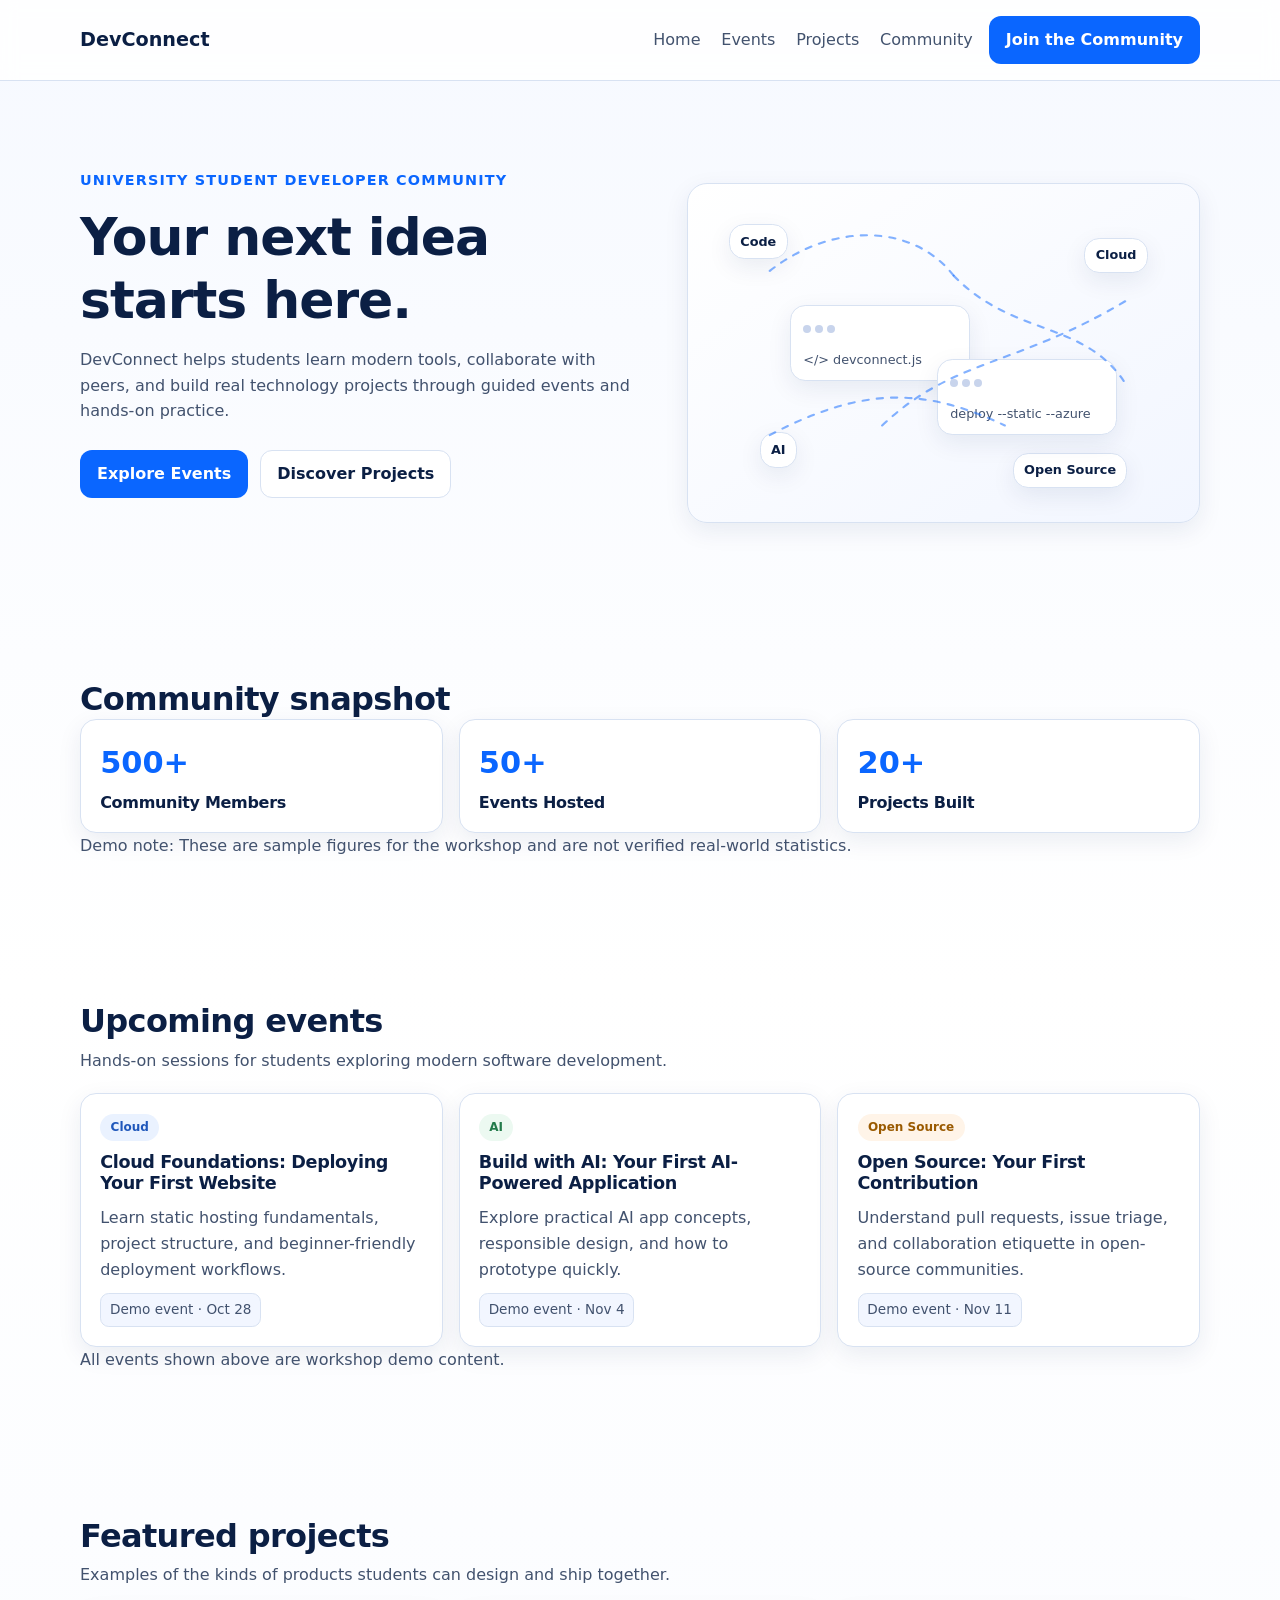
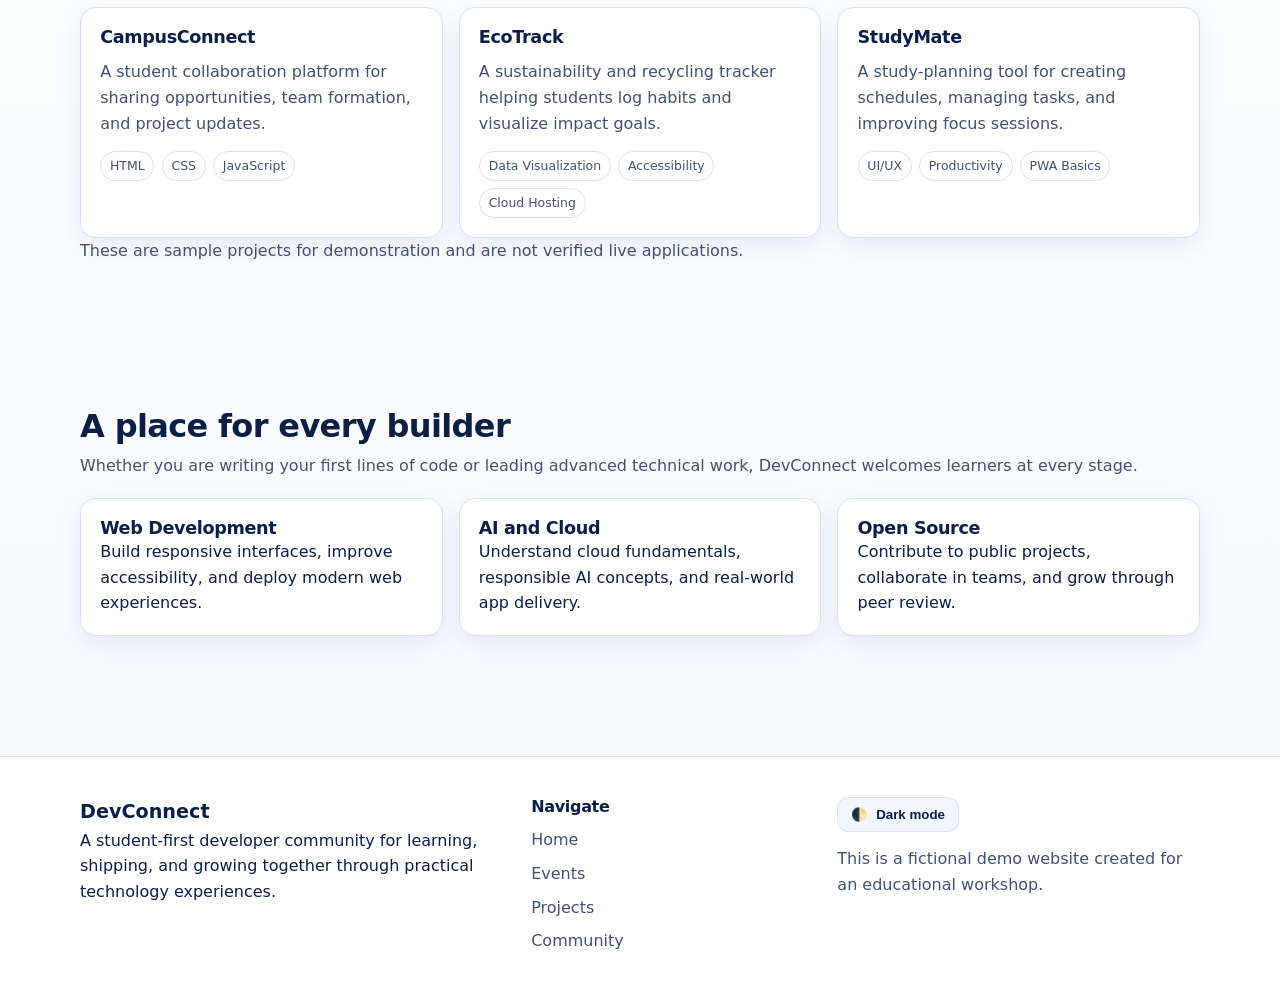
==== index.html @ 2d4c27e3 "first commit" ====
<!DOCTYPE html>
<html lang="en" data-theme="light">
<head>
  <meta charset="UTF-8" />
  <meta name="viewport" content="width=device-width, initial-scale=1.0" />
  <meta name="description" content="DevConnect helps university students discover events, build projects, and grow together in tech." />
  <title>DevConnect | Student Developer Community</title>
  <link rel="stylesheet" href="style.css" />
</head>
<body>
  <a class="skip-link" href="#main-content">Skip to main content</a>

  <header class="site-header" id="home">
    <nav class="nav container" aria-label="Main navigation">
      <a class="wordmark" href="#home" aria-label="DevConnect home">DevConnect</a>

      <button
        class="nav-toggle"
        type="button"
        aria-expanded="false"
        aria-controls="primary-menu"
        aria-label="Open navigation menu"
      >
        <span class="nav-toggle-bar" aria-hidden="true"></span>
        <span class="nav-toggle-bar" aria-hidden="true"></span>
        <span class="nav-toggle-bar" aria-hidden="true"></span>
      </button>

      <div class="nav-menu" id="primary-menu">
        <ul class="nav-links">
          <li><a href="#home">Home</a></li>
          <li><a href="#events">Events</a></li>
          <li><a href="#projects">Projects</a></li>
          <li><a href="#community">Community</a></li>
        </ul>
        <a class="btn btn-primary nav-cta" href="#events">Join the Community</a>
      </div>
    </nav>
  </header>

  <main id="main-content">
    <section class="hero section" aria-labelledby="hero-title">
      <div class="container hero-grid">
        <div class="hero-copy">
          <p class="eyebrow">University Student Developer Community</p>
          <h1 id="hero-title">Your next idea starts here.</h1>
          <p class="hero-text">
            DevConnect helps students learn modern tools, collaborate with peers, and build real technology projects through guided events and hands-on practice.
          </p>
          <div class="hero-actions">
            <a class="btn btn-primary" id="main-cta" href="#events">Explore Events</a>
            <a class="btn btn-secondary" href="#projects">Discover Projects</a>
          </div>
          <p class="welcome-message" id="welcome-message" role="status" aria-live="polite"></p>
        </div>

        <div class="hero-illustration" aria-hidden="true">
          <div class="node node-a">Code</div>
          <div class="node node-b">Cloud</div>
          <div class="node node-c">AI</div>
          <div class="node node-d">Open Source</div>
          <div class="window window-a">
            <span></span><span></span><span></span>
            <p>&lt;/&gt; devconnect.js</p>
          </div>
          <div class="window window-b">
            <span></span><span></span><span></span>
            <p>deploy --static --azure</p>
          </div>
          <svg class="connector" viewBox="0 0 500 350" preserveAspectRatio="none">
            <path d="M80 90 C140 40, 220 40, 260 95" />
            <path d="M260 95 C320 160, 390 140, 430 210" />
            <path d="M80 260 C170 210, 230 210, 310 250" />
            <path d="M190 250 C260 180, 320 190, 430 120" />
          </svg>
        </div>
      </div>
    </section>

    <section class="stats section" aria-labelledby="stats-title">
      <div class="container">
        <h2 id="stats-title">Community snapshot</h2>
        <div class="stats-grid">
          <article class="stat-card">
            <p class="stat-number">500+</p>
            <h3>Community Members</h3>
          </article>
          <article class="stat-card">
            <p class="stat-number">50+</p>
            <h3>Events Hosted</h3>
          </article>
          <article class="stat-card">
            <p class="stat-number">20+</p>
            <h3>Projects Built</h3>
          </article>
        </div>
        <p class="section-note">
          Demo note: These are sample figures for the workshop and are not verified real-world statistics.
        </p>
      </div>
    </section>

    <section class="events section" id="events" aria-labelledby="events-title">
      <div class="container">
        <div class="section-head">
          <h2 id="events-title">Upcoming events</h2>
          <p>Hands-on sessions for students exploring modern software development.</p>
        </div>

        <div class="card-grid">
          <article class="card event-card">
            <span class="tag tag-cloud">Cloud</span>
            <h3>Cloud Foundations: Deploying Your First Website</h3>
            <p>Learn static hosting fundamentals, project structure, and beginner-friendly deployment workflows.</p>
            <p class="status-label">Demo event · Oct 28</p>
          </article>

          <article class="card event-card">
            <span class="tag tag-ai">AI</span>
            <h3>Build with AI: Your First AI-Powered Application</h3>
            <p>Explore practical AI app concepts, responsible design, and how to prototype quickly.</p>
            <p class="status-label">Demo event · Nov 4</p>
          </article>

          <article class="card event-card">
            <span class="tag tag-oss">Open Source</span>
            <h3>Open Source: Your First Contribution</h3>
            <p>Understand pull requests, issue triage, and collaboration etiquette in open-source communities.</p>
            <p class="status-label">Demo event · Nov 11</p>
          </article>
        </div>

        <p class="section-note">All events shown above are workshop demo content.</p>
      </div>
    </section>

    <section class="projects section" id="projects" aria-labelledby="projects-title">
      <div class="container">
        <div class="section-head">
          <h2 id="projects-title">Featured projects</h2>
          <p>Examples of the kinds of products students can design and ship together.</p>
        </div>

        <div class="card-grid">
          <article class="card project-card">
            <h3>CampusConnect</h3>
            <p>A student collaboration platform for sharing opportunities, team formation, and project updates.</p>
            <ul class="tech-tags" aria-label="CampusConnect technology tags">
              <li>HTML</li>
              <li>CSS</li>
              <li>JavaScript</li>
            </ul>
          </article>

          <article class="card project-card">
            <h3>EcoTrack</h3>
            <p>A sustainability and recycling tracker helping students log habits and visualize impact goals.</p>
            <ul class="tech-tags" aria-label="EcoTrack technology tags">
              <li>Data Visualization</li>
              <li>Accessibility</li>
              <li>Cloud Hosting</li>
            </ul>
          </article>

          <article class="card project-card">
            <h3>StudyMate</h3>
            <p>A study-planning tool for creating schedules, managing tasks, and improving focus sessions.</p>
            <ul class="tech-tags" aria-label="StudyMate technology tags">
              <li>UI/UX</li>
              <li>Productivity</li>
              <li>PWA Basics</li>
            </ul>
          </article>
        </div>

        <p class="section-note">These are sample projects for demonstration and are not verified live applications.</p>
      </div>
    </section>

    <section class="community section" id="community" aria-labelledby="community-title">
      <div class="container">
        <div class="section-head">
          <h2 id="community-title">A place for every builder</h2>
          <p>
            Whether you are writing your first lines of code or leading advanced technical work, DevConnect welcomes learners at every stage.
          </p>
        </div>

        <div class="tracks-grid">
          <article class="track-card">
            <h3>Web Development</h3>
            <p>Build responsive interfaces, improve accessibility, and deploy modern web experiences.</p>
          </article>
          <article class="track-card">
            <h3>AI and Cloud</h3>
            <p>Understand cloud fundamentals, responsible AI concepts, and real-world app delivery.</p>
          </article>
          <article class="track-card">
            <h3>Open Source</h3>
            <p>Contribute to public projects, collaborate in teams, and grow through peer review.</p>
          </article>
        </div>
      </div>
    </section>
  </main>

  <footer class="site-footer">
    <div class="container footer-grid">
      <div>
        <p class="wordmark footer-wordmark">DevConnect</p>
        <p>
          A student-first developer community for learning, shipping, and growing together through practical technology experiences.
        </p>
      </div>

      <nav aria-label="Footer navigation">
        <h2 class="footer-title">Navigate</h2>
        <ul class="footer-links">
          <li><a href="#home">Home</a></li>
          <li><a href="#events">Events</a></li>
          <li><a href="#projects">Projects</a></li>
          <li><a href="#community">Community</a></li>
        </ul>
      </nav>

      <div class="footer-meta">
        <button class="theme-toggle" id="theme-toggle" type="button" aria-label="Switch to dark theme">
          <span aria-hidden="true">🌓</span>
          <span id="theme-toggle-text">Dark mode</span>
        </button>
        <p class="demo-note">This is a fictional demo website created for an educational workshop.</p>
      </div>
    </div>
  </footer>

  <noscript>
    <p class="noscript-note">JavaScript is disabled. Navigation and links still work, but mobile menu toggle and theme switching require JavaScript.</p>
  </noscript>

  <script src="script.js"></script>
</body>
</html>
---- style.css ----
/*
  DevConnect styles
  - Vanilla CSS only
  - Mobile-first and accessible
*/

:root {
  color-scheme: light;
  --bg: #f6f9ff;
  --surface: #ffffff;
  --surface-soft: #f2f6ff;
  --text: #0b1f44;
  --text-muted: #42526e;
  --primary: #0a66ff;
  --primary-hover: #0054d1;
  --border: #d8e2f2;
  --shadow: 0 8px 24px rgba(13, 40, 92, 0.08);
  --focus: #1a73ff;
}

html[data-theme="dark"] {
  color-scheme: dark;
  --bg: #0b1221;
  --surface: #121b2d;
  --surface-soft: #18253d;
  --text: #e9f0ff;
  --text-muted: #adbbd8;
  --primary: #4c8dff;
  --primary-hover: #76a7ff;
  --border: #2a3b5b;
  --shadow: 0 12px 28px rgba(0, 0, 0, 0.32);
  --focus: #7eb0ff;
}

* {
  box-sizing: border-box;
}

body {
  margin: 0;
  font-family: "Segoe UI", Inter, Roboto, system-ui, -apple-system, sans-serif;
  background: linear-gradient(180deg, var(--bg), #ffffff 38%, var(--bg));
  color: var(--text);
  line-height: 1.6;
}

html[data-theme="dark"] body {
  background: linear-gradient(180deg, #0b1221, #0c1324 45%, #0b1221);
}

img,
svg {
  max-width: 100%;
}

a {
  color: inherit;
}

.container {
  width: min(1120px, 92%);
  margin-inline: auto;
}

.section {
  padding: 4.5rem 0;
}

h1,
h2,
h3 {
  line-height: 1.2;
  letter-spacing: -0.02em;
}

p {
  margin: 0;
}

.skip-link {
  position: absolute;
  left: 1rem;
  top: -999px;
  background: var(--primary);
  color: #fff;
  padding: 0.65rem 0.9rem;
  border-radius: 0.5rem;
  z-index: 1000;
}

.skip-link:focus-visible {
  top: 1rem;
}

:focus-visible {
  outline: 3px solid var(--focus);
  outline-offset: 2px;
}

.site-header {
  position: sticky;
  top: 0;
  z-index: 50;
  background: color-mix(in srgb, var(--surface) 86%, transparent);
  backdrop-filter: blur(8px);
  border-bottom: 1px solid var(--border);
}

.nav {
  display: flex;
  align-items: center;
  justify-content: space-between;
  gap: 1rem;
  min-height: 4.5rem;
}

.wordmark {
  font-size: 1.2rem;
  font-weight: 700;
  text-decoration: none;
  color: var(--text);
}

.nav-toggle {
  border: 1px solid var(--border);
  background: var(--surface);
  border-radius: 0.7rem;
  padding: 0.5rem;
  display: inline-flex;
  flex-direction: column;
  gap: 4px;
  cursor: pointer;
}

.nav-toggle-bar {
  width: 20px;
  height: 2px;
  background: var(--text);
  border-radius: 2px;
}

.nav-menu {
  width: 100%;
  display: flex;
  flex-direction: column;
  gap: 1rem;
  padding: 0.5rem 0 1rem;
}

.nav-links {
  list-style: none;
  display: flex;
  flex-direction: column;
  gap: 0.75rem;
  margin: 0;
  padding: 0;
}

.nav-links a {
  text-decoration: none;
  color: var(--text-muted);
  font-weight: 500;
}

.nav-links a:hover {
  color: var(--text);
}

.btn {
  display: inline-flex;
  align-items: center;
  justify-content: center;
  gap: 0.4rem;
  border-radius: 0.75rem;
  border: 1px solid transparent;
  padding: 0.65rem 1rem;
  font-weight: 600;
  text-decoration: none;
  cursor: pointer;
  transition: background-color 0.2s ease, color 0.2s ease, border-color 0.2s ease;
}

.btn-primary {
  color: #fff;
  background: var(--primary);
}

.btn-primary:hover {
  background: var(--primary-hover);
}

.btn-secondary {
  border-color: var(--border);
  color: var(--text);
  background: var(--surface);
}

.btn-secondary:hover {
  border-color: color-mix(in srgb, var(--primary) 50%, var(--border));
}

.hero {
  padding-top: 5.5rem;
}

.hero-grid {
  display: grid;
  gap: 2.5rem;
  align-items: center;
}

.eyebrow {
  font-size: 0.9rem;
  color: var(--primary);
  font-weight: 700;
  text-transform: uppercase;
  letter-spacing: 0.08em;
  margin-bottom: 0.9rem;
}

.hero h1 {
  margin: 0;
  font-size: clamp(2rem, 6vw, 3.25rem);
}

.hero-text {
  margin-top: 1rem;
  color: var(--text-muted);
  max-width: 58ch;
}

.hero-actions {
  display: flex;
  flex-wrap: wrap;
  gap: 0.75rem;
  margin-top: 1.6rem;
}

.welcome-message {
  min-height: 1.5rem;
  margin-top: 0.9rem;
  color: var(--primary);
  font-weight: 600;
}

.hero-illustration {
  position: relative;
  min-height: 340px;
  border: 1px solid var(--border);
  border-radius: 1.25rem;
  background: linear-gradient(145deg, var(--surface), var(--surface-soft));
  box-shadow: var(--shadow);
  overflow: hidden;
}

.node,
.window {
  position: absolute;
  border: 1px solid var(--border);
  border-radius: 0.95rem;
  background: var(--surface);
  box-shadow: var(--shadow);
}

.node {
  font-size: 0.8rem;
  font-weight: 700;
  padding: 0.4rem 0.65rem;
}

.node-a { top: 12%; left: 8%; }
.node-b { top: 16%; right: 10%; }
.node-c { bottom: 16%; left: 14%; }
.node-d { bottom: 10%; right: 14%; }

.window {
  width: 180px;
  padding: 0.55rem 0.75rem 0.65rem;
}

.window span {
  display: inline-block;
  width: 8px;
  height: 8px;
  border-radius: 50%;
  margin-right: 4px;
  background: #c8d4ec;
}

.window p {
  margin-top: 0.55rem;
  font-size: 0.8rem;
  color: var(--text-muted);
}

.window-a { top: 36%; left: 20%; }
.window-b { top: 52%; right: 16%; }

.connector {
  position: absolute;
  inset: 0;
  width: 100%;
  height: 100%;
}

.connector path {
  fill: none;
  stroke: color-mix(in srgb, var(--primary) 50%, transparent);
  stroke-width: 2.2;
  stroke-linecap: round;
  stroke-dasharray: 6 8;
}

.stats-grid,
.card-grid,
.tracks-grid,
.footer-grid {
  display: grid;
  gap: 1rem;
}

.stats h2,
.section-head h2 {
  margin: 0;
  font-size: clamp(1.45rem, 3.3vw, 2rem);
}

.section-head {
  display: grid;
  gap: 0.45rem;
  margin-bottom: 1.2rem;
}

.section-head p,
.section-note {
  color: var(--text-muted);
}

.stat-card,
.card,
.track-card {
  border: 1px solid var(--border);
  border-radius: 1rem;
  background: var(--surface);
  box-shadow: var(--shadow);
  padding: 1.2rem;
}

.stat-number {
  margin: 0;
  font-size: 1.9rem;
  font-weight: 800;
  color: var(--primary);
}

.stat-card h3 {
  margin: 0.35rem 0 0;
  font-size: 1rem;
}

.tag {
  display: inline-flex;
  border-radius: 999px;
  padding: 0.25rem 0.65rem;
  font-size: 0.75rem;
  font-weight: 700;
  margin-bottom: 0.7rem;
}

.tag-cloud { background: #eaf2ff; color: #1f57bb; }
.tag-ai { background: #ecf9f1; color: #237b4b; }
.tag-oss { background: #fff4e8; color: #9a5a00; }

html[data-theme="dark"] .tag-cloud { background: #1a2a49; color: #98bcff; }
html[data-theme="dark"] .tag-ai { background: #1a2d24; color: #8fd8b1; }
html[data-theme="dark"] .tag-oss { background: #382915; color: #ffc98a; }

.card h3,
.track-card h3 {
  margin: 0;
  font-size: 1.1rem;
}

.card p {
  margin-top: 0.7rem;
  color: var(--text-muted);
}

.status-label {
  display: inline-block;
  margin-top: 1rem;
  color: var(--text);
  background: var(--surface-soft);
  border: 1px solid var(--border);
  border-radius: 0.55rem;
  padding: 0.3rem 0.55rem;
  font-size: 0.85rem;
}

.tech-tags {
  margin: 0.9rem 0 0;
  padding: 0;
  list-style: none;
  display: flex;
  flex-wrap: wrap;
  gap: 0.45rem;
}

.tech-tags li {
  border: 1px solid var(--border);
  border-radius: 999px;
  padding: 0.25rem 0.55rem;
  font-size: 0.78rem;
  color: var(--text-muted);
}

.site-footer {
  margin-top: 3rem;
  border-top: 1px solid var(--border);
  background: var(--surface);
  padding: 2.5rem 0;
}

.footer-wordmark {
  margin: 0;
}

.footer-title {
  font-size: 1rem;
  margin: 0 0 0.7rem;
}

.footer-links {
  list-style: none;
  margin: 0;
  padding: 0;
  display: grid;
  gap: 0.5rem;
}

.footer-links a {
  color: var(--text-muted);
  text-decoration: none;
}

.footer-links a:hover {
  color: var(--text);
}

.footer-meta {
  display: grid;
  align-content: start;
  gap: 0.9rem;
}

.theme-toggle {
  justify-self: start;
  display: inline-flex;
  align-items: center;
  gap: 0.5rem;
  border: 1px solid var(--border);
  background: var(--surface-soft);
  color: var(--text);
  border-radius: 0.7rem;
  padding: 0.55rem 0.8rem;
  cursor: pointer;
  font-weight: 600;
}

.demo-note,
.noscript-note {
  color: var(--text-muted);
}

.noscript-note {
  margin: 0;
  padding: 1rem 4%;
  background: var(--surface-soft);
  border-top: 1px solid var(--border);
}

/* Mobile navigation behavior:
   With JavaScript enabled, menu is collapsed by default on small screens.
   Without JavaScript, menu remains visible as a safe fallback. */
.js-enabled .nav-menu {
  display: none;
}

.js-enabled .nav-menu[data-open="true"] {
  display: flex;
}

@media (min-width: 768px) {
  .nav {
    min-height: 5rem;
  }

  .nav-toggle {
    display: none;
  }

  .nav-menu,
  .js-enabled .nav-menu {
    display: flex;
    width: auto;
    flex-direction: row;
    align-items: center;
    gap: 1rem;
    padding: 0;
  }

  .nav-links {
    flex-direction: row;
    align-items: center;
    gap: 1.3rem;
  }

  .hero-grid {
    grid-template-columns: 1.05fr 0.95fr;
  }

  .stats-grid,
  .card-grid,
  .tracks-grid {
    grid-template-columns: repeat(3, minmax(0, 1fr));
  }

  .footer-grid {
    grid-template-columns: 1.2fr 0.8fr 1fr;
    align-items: start;
  }
}

@media (max-width: 767px) {
  .site-header {
    position: static;
  }

  .nav-cta {
    width: fit-content;
  }
}

/* Reduce motion when requested by the user */
@media (prefers-reduced-motion: reduce) {
  *,
  *::before,
  *::after {
    animation: none !important;
    transition: none !important;
    scroll-behavior: auto !important;
  }
}
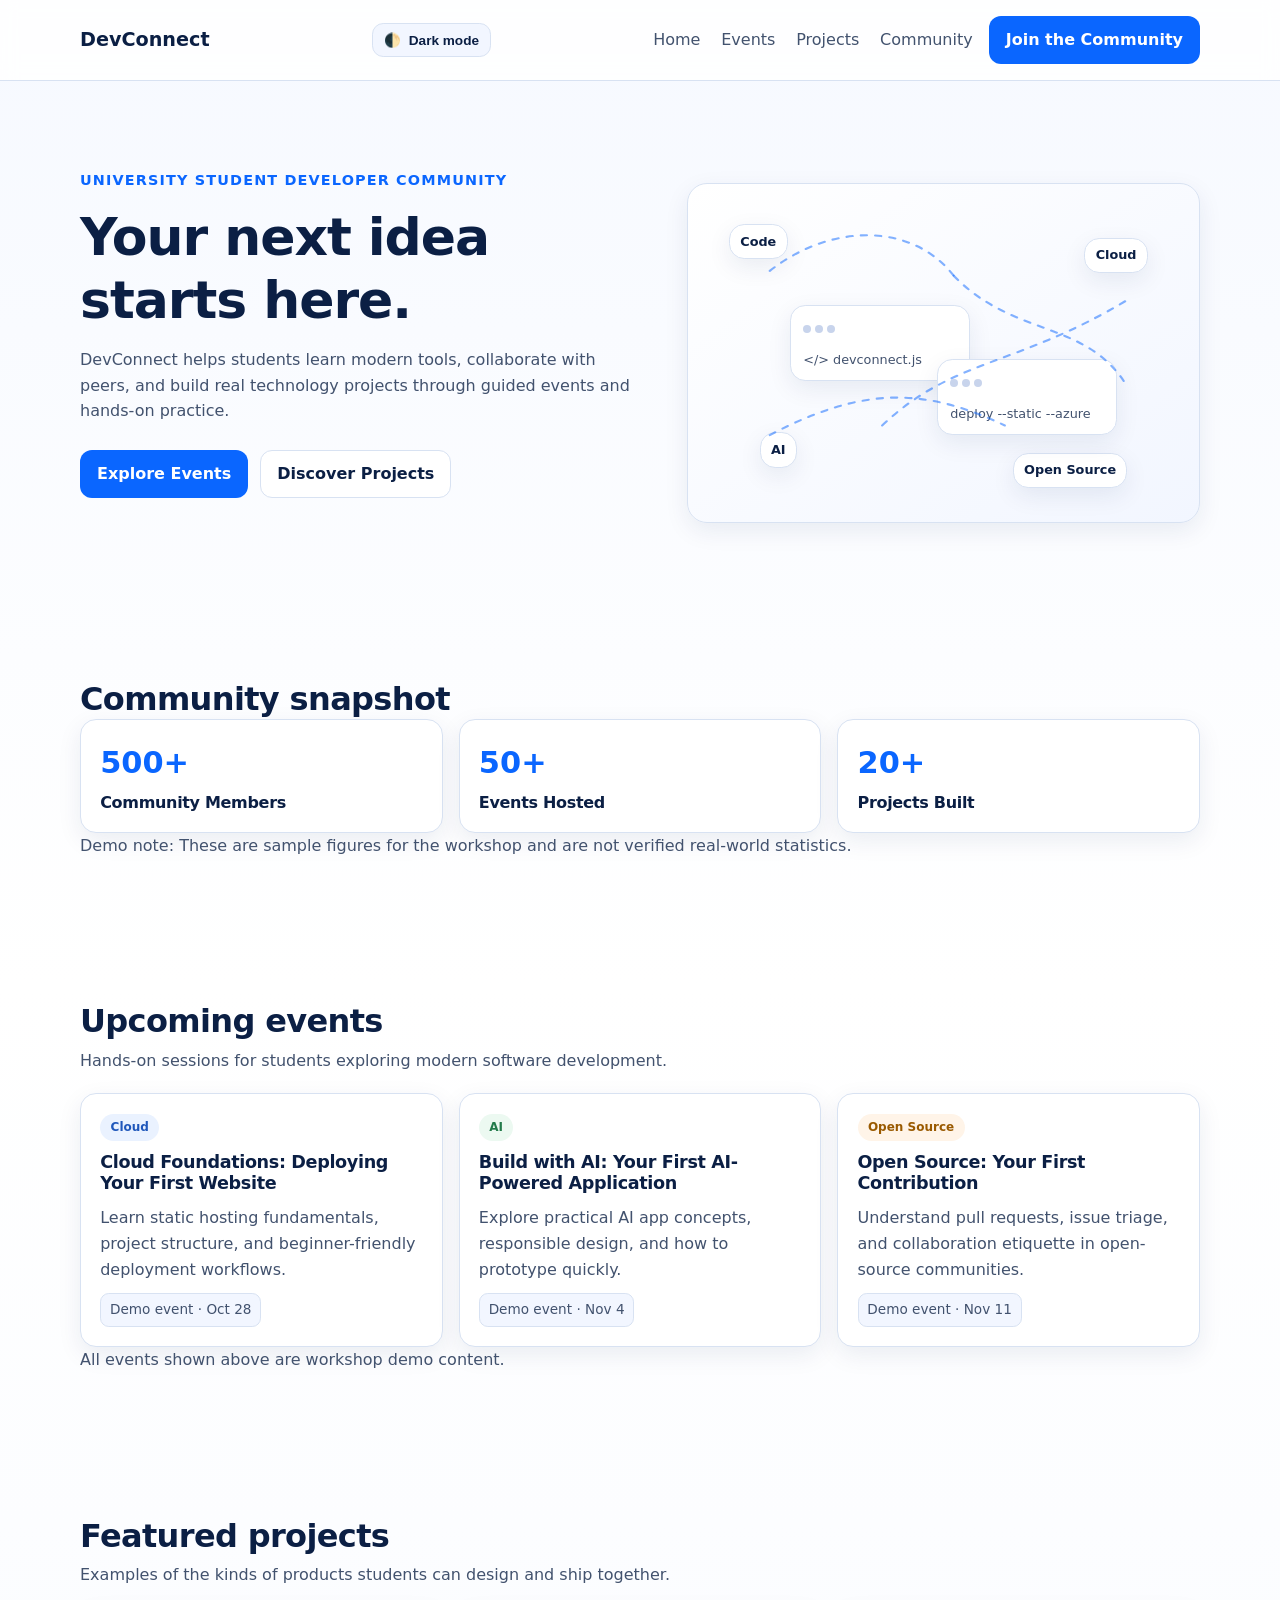
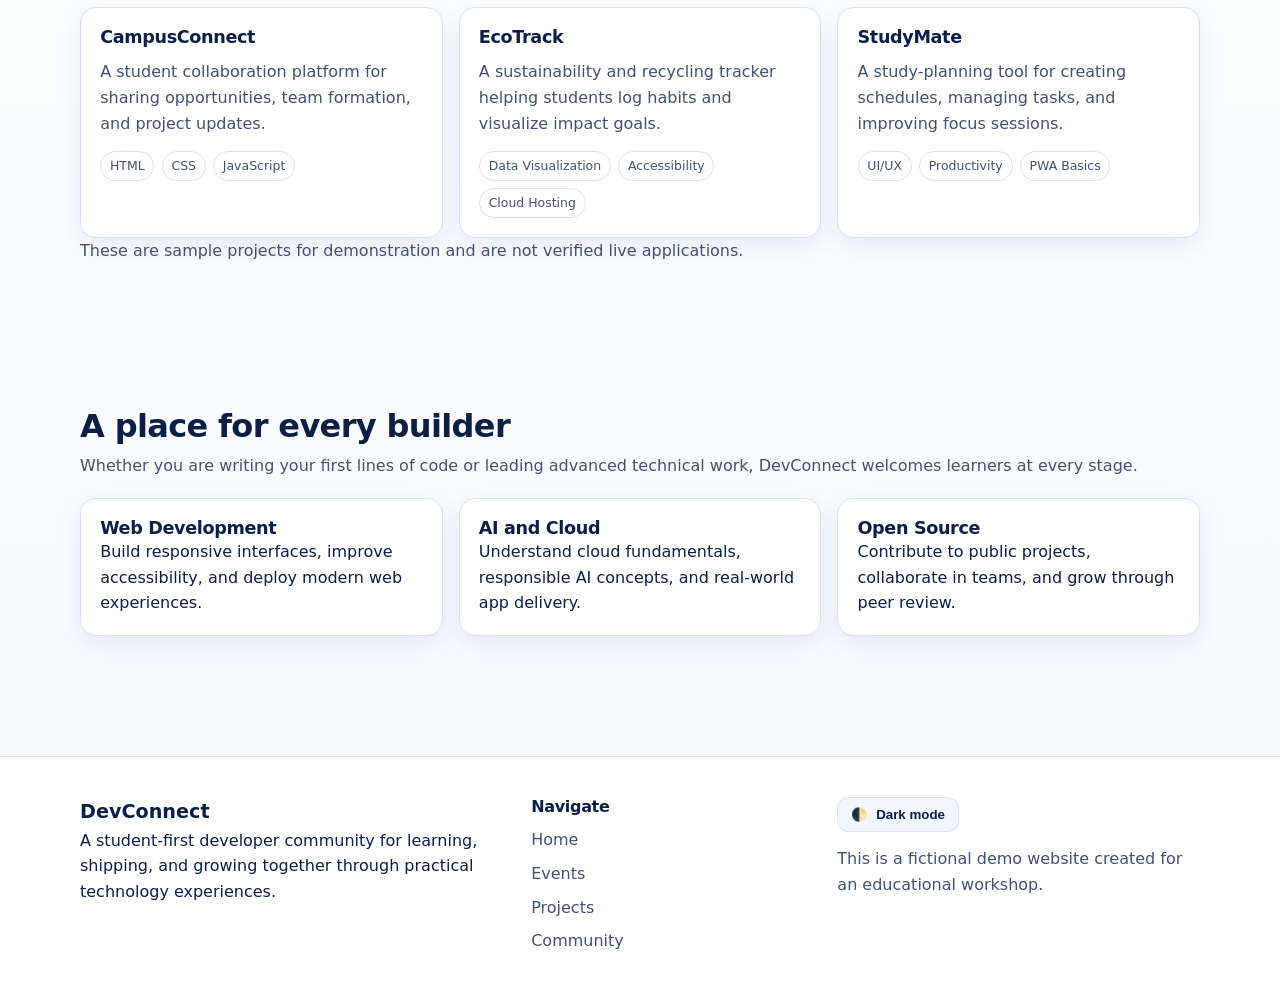
==== commit df92e14f: "Add nav dark/light mode toggle with persisted theme preference - Add a second theme toggle button in" ====
--- a/index.html
+++ b/index.html
@@ -6,6 +6,18 @@
   <meta name="description" content="DevConnect helps university students discover events, build projects, and grow together in tech." />
   <title>DevConnect | Student Developer Community</title>
   <link rel="stylesheet" href="style.css" />
+  <script>
+    (function () {
+      // Apply saved/preferred theme before paint to avoid a flash of the wrong theme.
+      try {
+        var saved = localStorage.getItem("devconnect-theme");
+        var theme = saved === "dark" || saved === "light"
+          ? saved
+          : (window.matchMedia("(prefers-color-scheme: dark)").matches ? "dark" : "light");
+        document.documentElement.setAttribute("data-theme", theme);
+      } catch (e) {}
+    })();
+  </script>
 </head>
 <body>
   <a class="skip-link" href="#main-content">Skip to main content</a>
@@ -13,6 +25,16 @@
   <header class="site-header" id="home">
     <nav class="nav container" aria-label="Main navigation">
       <a class="wordmark" href="#home" aria-label="DevConnect home">DevConnect</a>
+
+      <button
+        class="theme-toggle theme-toggle-nav"
+        id="theme-toggle-nav"
+        type="button"
+        aria-label="Switch to dark theme"
+      >
+        <span aria-hidden="true">🌓</span>
+        <span id="theme-toggle-nav-text">Dark mode</span>
+      </button>
 
       <button
         class="nav-toggle"
--- a/style.css
+++ b/style.css
@@ -467,6 +467,23 @@
   font-weight: 600;
 }
 
+.theme-toggle-nav {
+  margin-left: auto;
+  padding: 0.5rem 0.7rem;
+  font-size: 0.85rem;
+}
+
+@media (min-width: 768px) {
+  .theme-toggle-nav {
+    margin-left: 0;
+    order: 1;
+  }
+
+  .nav-menu {
+    order: 2;
+  }
+}
+
 .demo-note,
 .noscript-note {
   color: var(--text-muted);
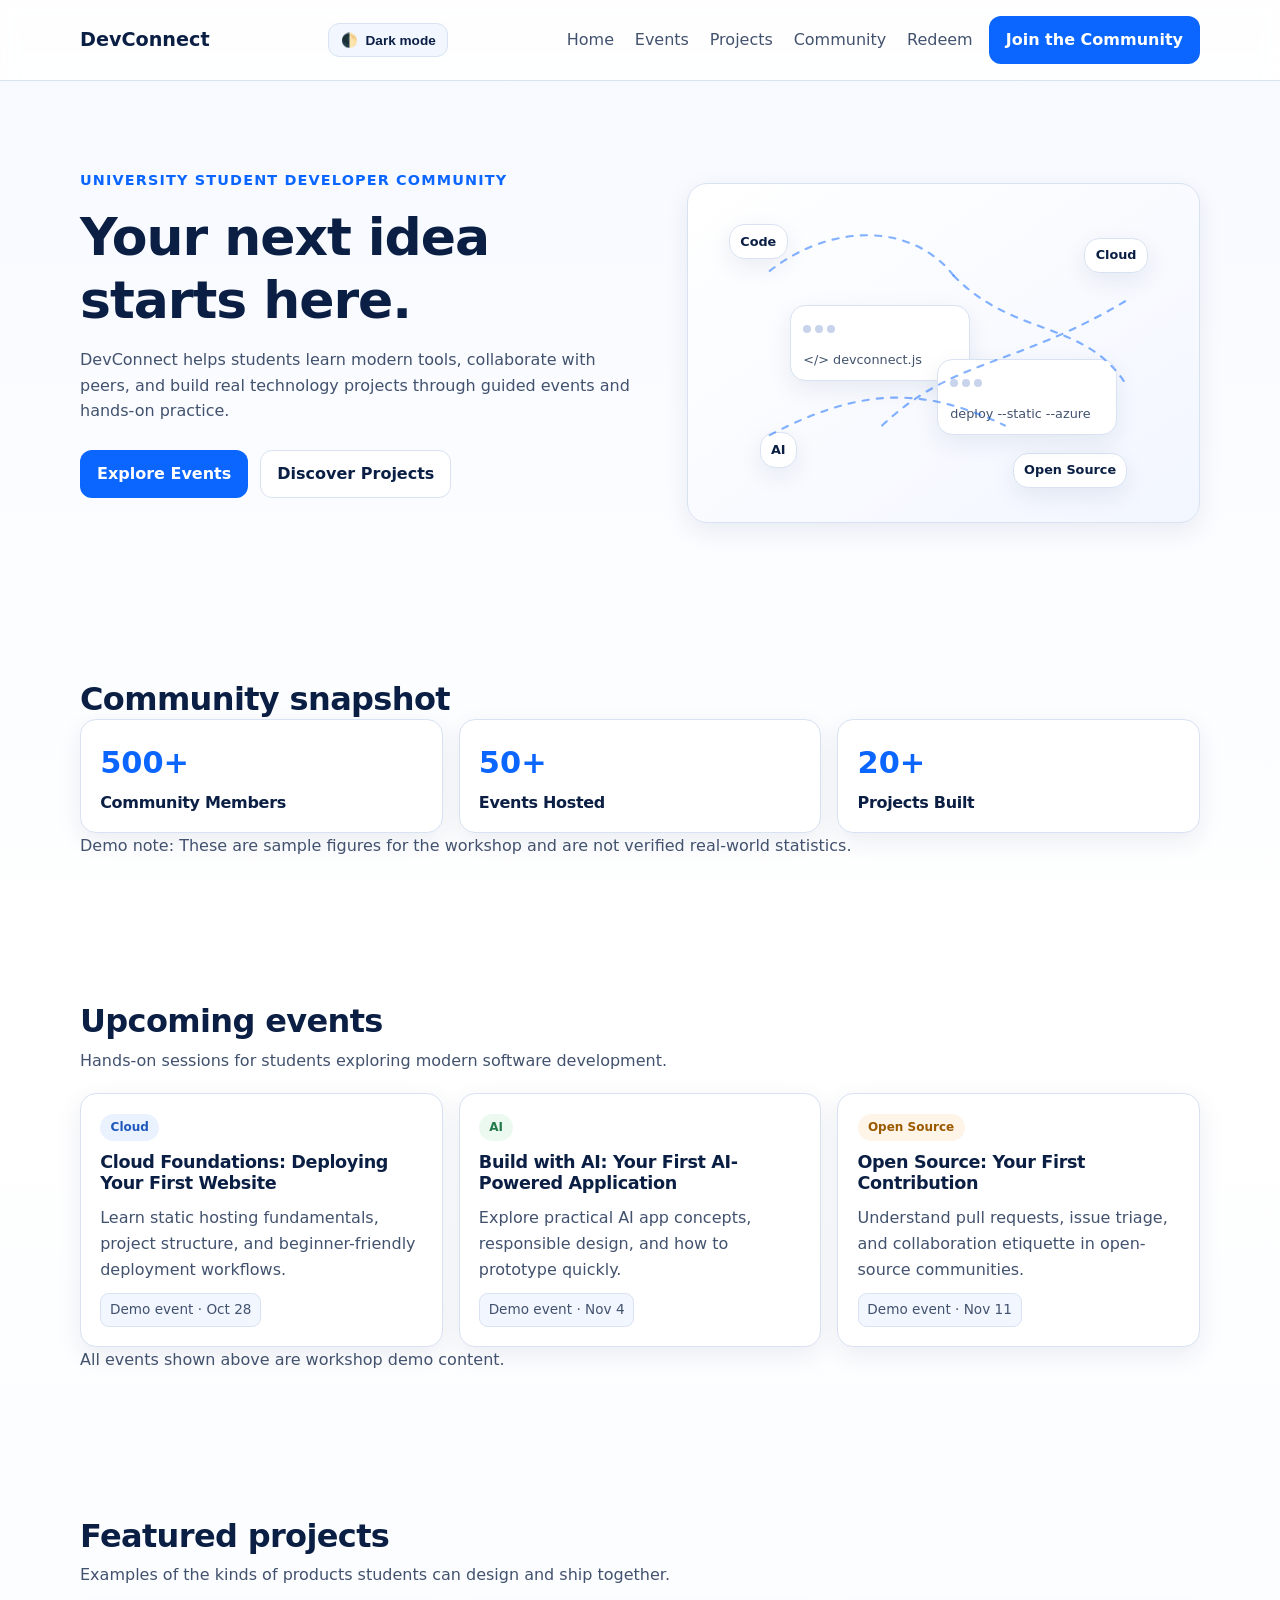
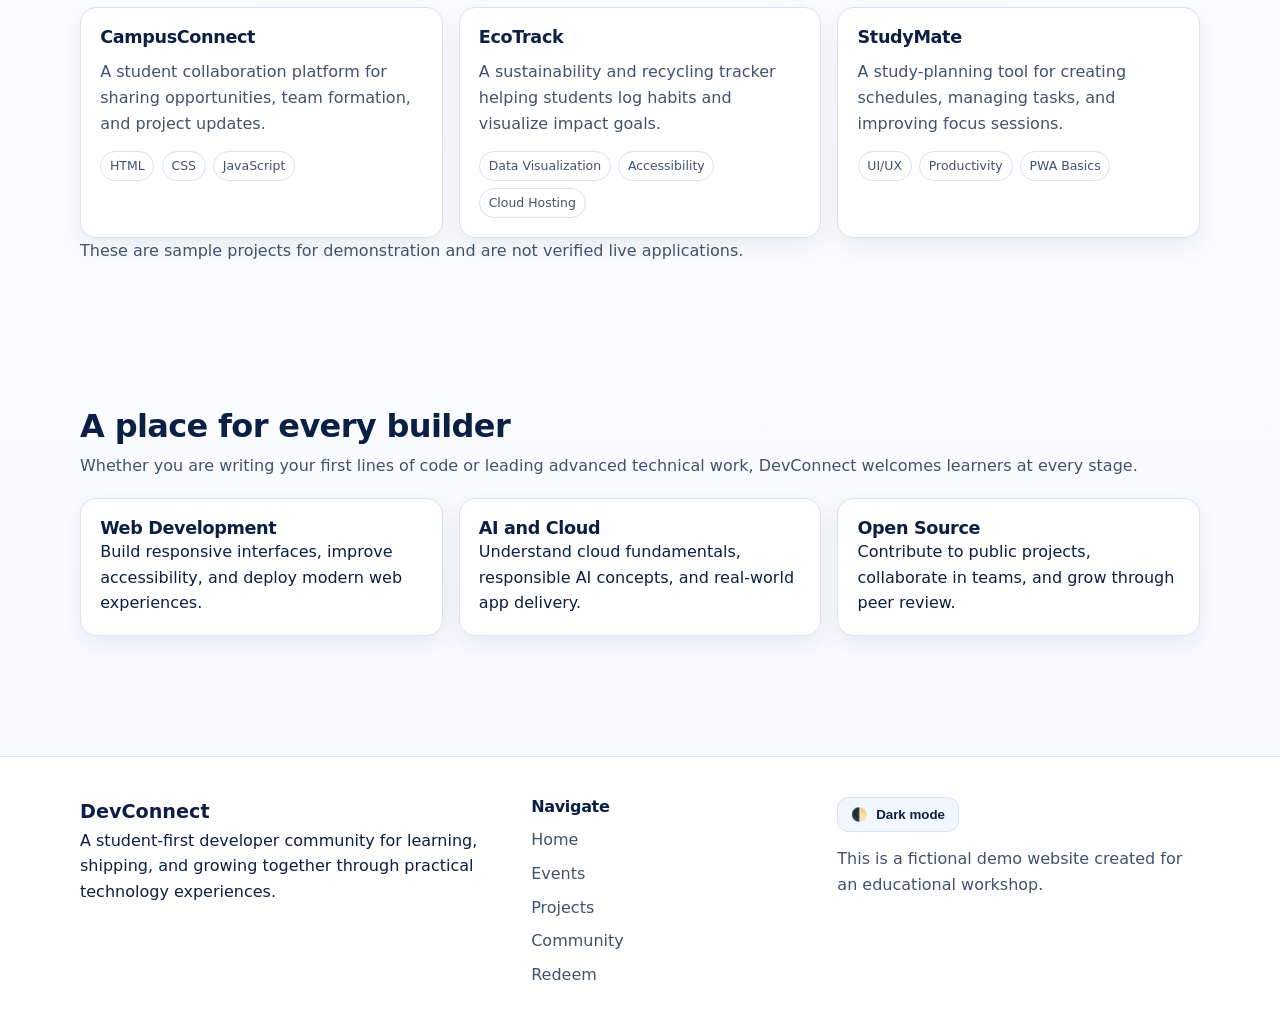
==== commit 181bec1f: "Add redeem page with LinkedIn Premium referral coupons - Add redeem.html listing 9 LinkedIn Premium " ====
--- a/index.html
+++ b/index.html
@@ -54,6 +54,7 @@
           <li><a href="#events">Events</a></li>
           <li><a href="#projects">Projects</a></li>
           <li><a href="#community">Community</a></li>
+          <li><a href="redeem.html">Redeem</a></li>
         </ul>
         <a class="btn btn-primary nav-cta" href="#events">Join the Community</a>
       </div>
@@ -242,6 +243,7 @@
           <li><a href="#events">Events</a></li>
           <li><a href="#projects">Projects</a></li>
           <li><a href="#community">Community</a></li>
+          <li><a href="redeem.html">Redeem</a></li>
         </ul>
       </nav>
 
--- a/style.css
+++ b/style.css
@@ -453,6 +453,38 @@
   gap: 0.9rem;
 }
 
+.redeem-hero {
+  padding-top: 3.5rem;
+  padding-bottom: 2rem;
+}
+
+.redeem-expiry {
+  margin-top: 1.1rem;
+  color: var(--text-muted);
+  max-width: 62ch;
+}
+
+.redeem-grid {
+  grid-template-columns: repeat(auto-fill, minmax(220px, 1fr));
+}
+
+.redeem-card {
+  display: grid;
+  gap: 0.8rem;
+  align-content: start;
+}
+
+.redeem-code {
+  font-family: "Cascadia Code", Consolas, monospace;
+  font-size: 0.95rem;
+  color: var(--text);
+  background: var(--surface-soft);
+  border: 1px solid var(--border);
+  border-radius: 0.5rem;
+  padding: 0.4rem 0.6rem;
+  word-break: break-all;
+}
+
 .theme-toggle {
   justify-self: start;
   display: inline-flex;
